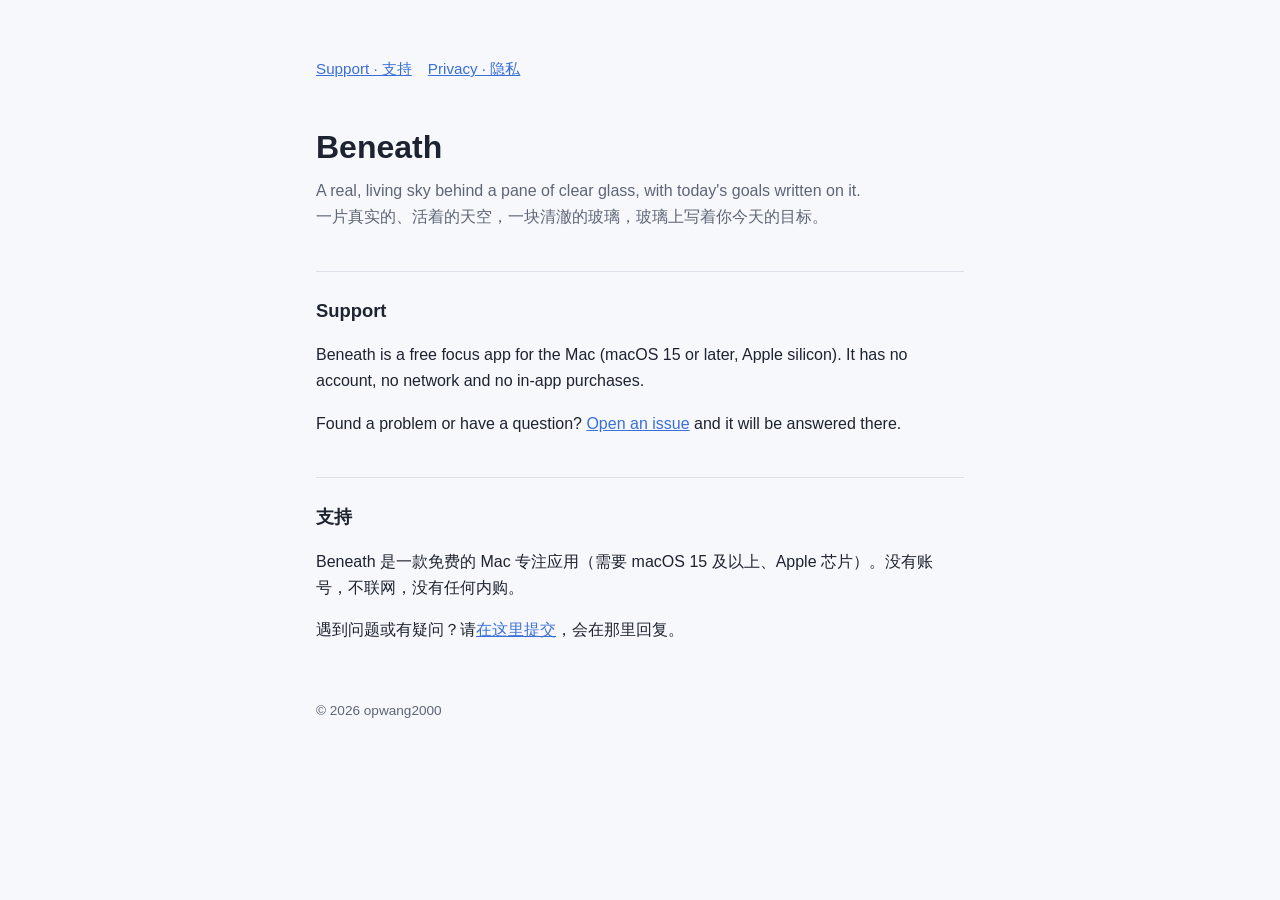
==== index.html @ a759ee16 "Support and privacy policy pages Co-Authored-By: Claude Opus 5.5 <noreply@anthropic.com> Claude-Sess" ====
<!doctype html>
<html lang="en">
<head>
<meta charset="utf-8">
<meta name="viewport" content="width=device-width, initial-scale=1">
<title>Beneath</title>
<link rel="stylesheet" href="style.css">
</head>
<body>
<main>
<nav><a href="./">Support · 支持</a><a href="privacy.html">Privacy · 隐私</a></nav>

<h1>Beneath</h1>
<p class="sub">A real, living sky behind a pane of clear glass, with today's goals written on it.<br>一片真实的、活着的天空，一块清澈的玻璃，玻璃上写着你今天的目标。</p>

<h2>Support</h2>
<p>Beneath is a free focus app for the Mac (macOS 15 or later, Apple silicon). It has no account, no network and no in-app purchases.</p>
<p>Found a problem or have a question? <a href="https://github.com/opwang2000/beneath-app/issues/new">Open an issue</a> and it will be answered there.</p>

<h2>支持</h2>
<p>Beneath 是一款免费的 Mac 专注应用（需要 macOS 15 及以上、Apple 芯片）。没有账号，不联网，没有任何内购。</p>
<p>遇到问题或有疑问？请<a href="https://github.com/opwang2000/beneath-app/issues/new">在这里提交</a>，会在那里回复。</p>

<footer>© 2026 opwang2000</footer>
</main>
</body>
</html>
---- style.css ----
:root{--bg:#f7f8fb;--fg:#1d2330;--muted:#5d6577;--line:#dde1ea;--accent:#3a6fd8}
@media (prefers-color-scheme:dark){:root{--bg:#0e1320;--fg:#e8ebf2;--muted:#9aa3b5;--line:#252c3d;--accent:#8fb0ff}}
*{box-sizing:border-box}
body{margin:0;background:var(--bg);color:var(--fg);font:16px/1.65 -apple-system,BlinkMacSystemFont,"PingFang SC","Hiragino Sans GB",sans-serif}
main{max-width:680px;margin:0 auto;padding:56px 16px 80px}
h1{font-size:2rem;margin:0 0 4px}
h2{font-size:1.15rem;margin:40px 0 8px;padding-top:24px;border-top:1px solid var(--line)}
p,li{color:var(--fg)}
.sub{color:var(--muted);margin:0 0 24px}
a{color:var(--accent)}
nav{display:flex;gap:16px;margin-bottom:40px;font-size:.95rem}
footer{margin-top:56px;color:var(--muted);font-size:.85rem}
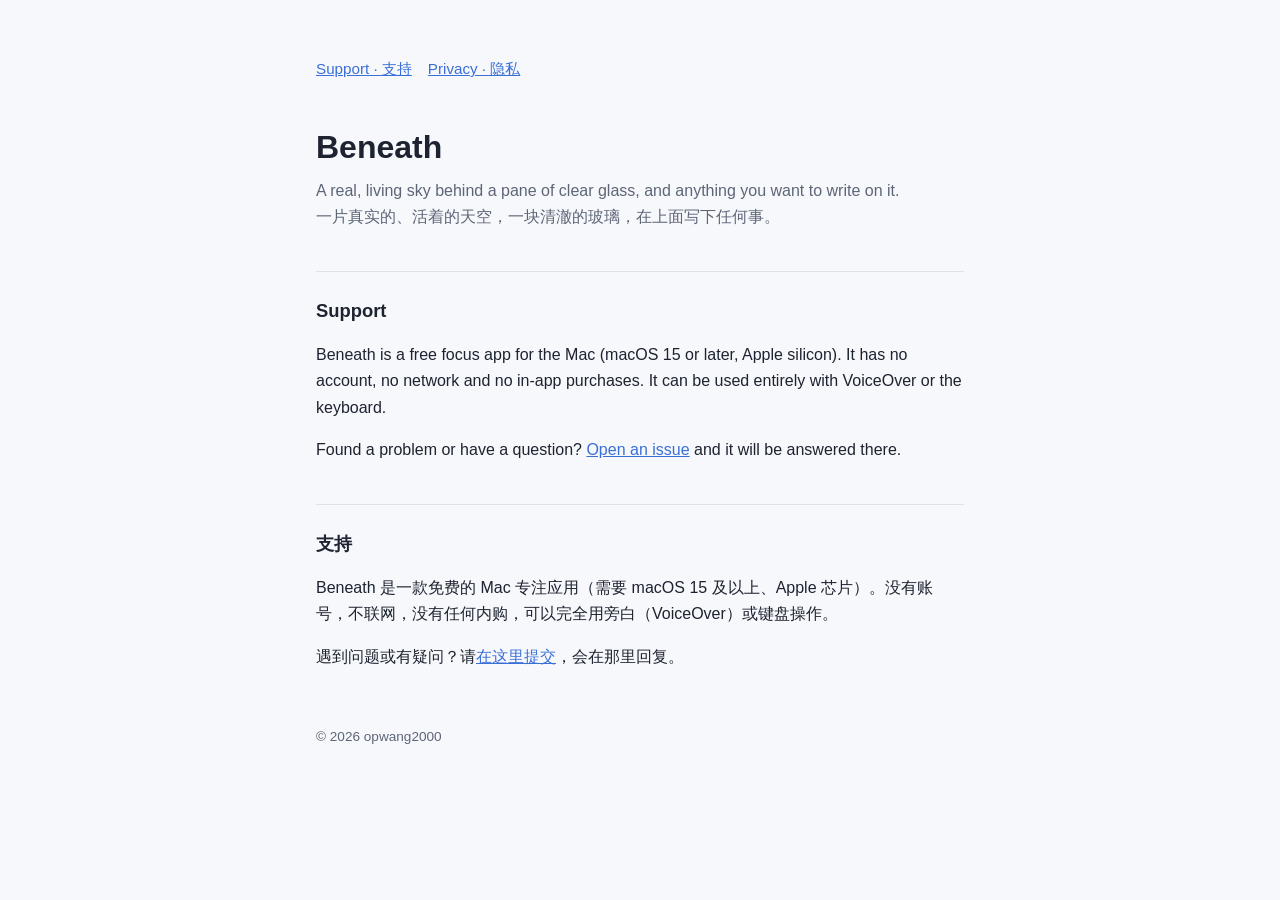
==== commit a2fac70f: "Support: anything written on the glass, VoiceOver and the keyboard; Privacy: Text Mode's files, and " ====
--- a/index.html
+++ b/index.html
@@ -11,14 +11,14 @@
 <nav><a href="./">Support · 支持</a><a href="privacy.html">Privacy · 隐私</a></nav>
 
 <h1>Beneath</h1>
-<p class="sub">A real, living sky behind a pane of clear glass, with today's goals written on it.<br>一片真实的、活着的天空，一块清澈的玻璃，玻璃上写着你今天的目标。</p>
+<p class="sub">A real, living sky behind a pane of clear glass, and anything you want to write on it.<br>一片真实的、活着的天空，一块清澈的玻璃，在上面写下任何事。</p>
 
 <h2>Support</h2>
-<p>Beneath is a free focus app for the Mac (macOS 15 or later, Apple silicon). It has no account, no network and no in-app purchases.</p>
+<p>Beneath is a free focus app for the Mac (macOS 15 or later, Apple silicon). It has no account, no network and no in-app purchases. It can be used entirely with VoiceOver or the keyboard.</p>
 <p>Found a problem or have a question? <a href="https://github.com/opwang2000/beneath-app/issues/new">Open an issue</a> and it will be answered there.</p>
 
 <h2>支持</h2>
-<p>Beneath 是一款免费的 Mac 专注应用（需要 macOS 15 及以上、Apple 芯片）。没有账号，不联网，没有任何内购。</p>
+<p>Beneath 是一款免费的 Mac 专注应用（需要 macOS 15 及以上、Apple 芯片）。没有账号，不联网，没有任何内购，可以完全用旁白（VoiceOver）或键盘操作。</p>
 <p>遇到问题或有疑问？请<a href="https://github.com/opwang2000/beneath-app/issues/new">在这里提交</a>，会在那里回复。</p>
 
 <footer>© 2026 opwang2000</footer>
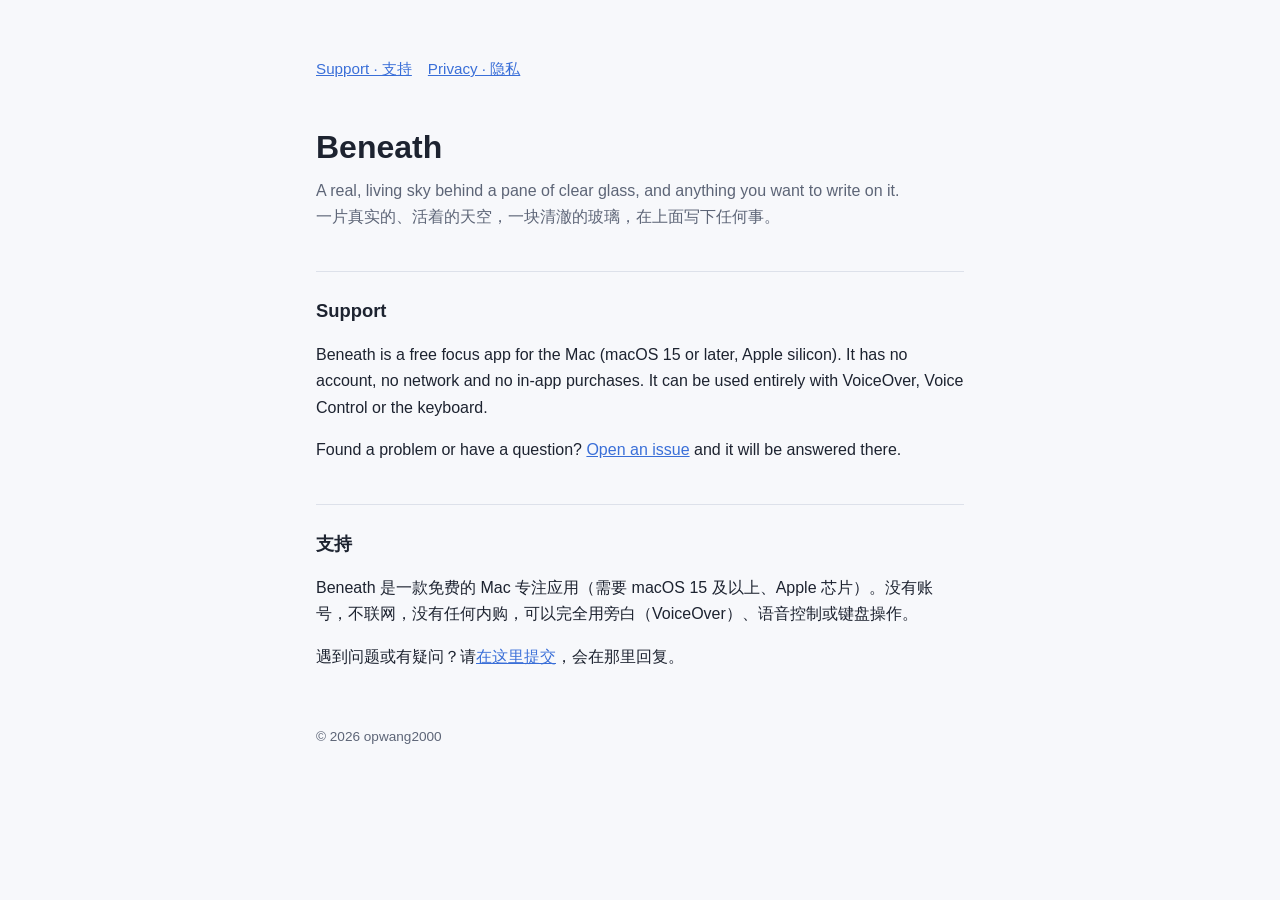
==== commit d164969e: "Support: Voice Control too Co-Authored-By: Claude Opus 5.5 <noreply@anthropic.com>" ====
--- a/index.html
+++ b/index.html
@@ -14,11 +14,11 @@
 <p class="sub">A real, living sky behind a pane of clear glass, and anything you want to write on it.<br>一片真实的、活着的天空，一块清澈的玻璃，在上面写下任何事。</p>
 
 <h2>Support</h2>
-<p>Beneath is a free focus app for the Mac (macOS 15 or later, Apple silicon). It has no account, no network and no in-app purchases. It can be used entirely with VoiceOver or the keyboard.</p>
+<p>Beneath is a free focus app for the Mac (macOS 15 or later, Apple silicon). It has no account, no network and no in-app purchases. It can be used entirely with VoiceOver, Voice Control or the keyboard.</p>
 <p>Found a problem or have a question? <a href="https://github.com/opwang2000/beneath-app/issues/new">Open an issue</a> and it will be answered there.</p>
 
 <h2>支持</h2>
-<p>Beneath 是一款免费的 Mac 专注应用（需要 macOS 15 及以上、Apple 芯片）。没有账号，不联网，没有任何内购，可以完全用旁白（VoiceOver）或键盘操作。</p>
+<p>Beneath 是一款免费的 Mac 专注应用（需要 macOS 15 及以上、Apple 芯片）。没有账号，不联网，没有任何内购，可以完全用旁白（VoiceOver）、语音控制或键盘操作。</p>
 <p>遇到问题或有疑问？请<a href="https://github.com/opwang2000/beneath-app/issues/new">在这里提交</a>，会在那里回复。</p>
 
 <footer>© 2026 opwang2000</footer>
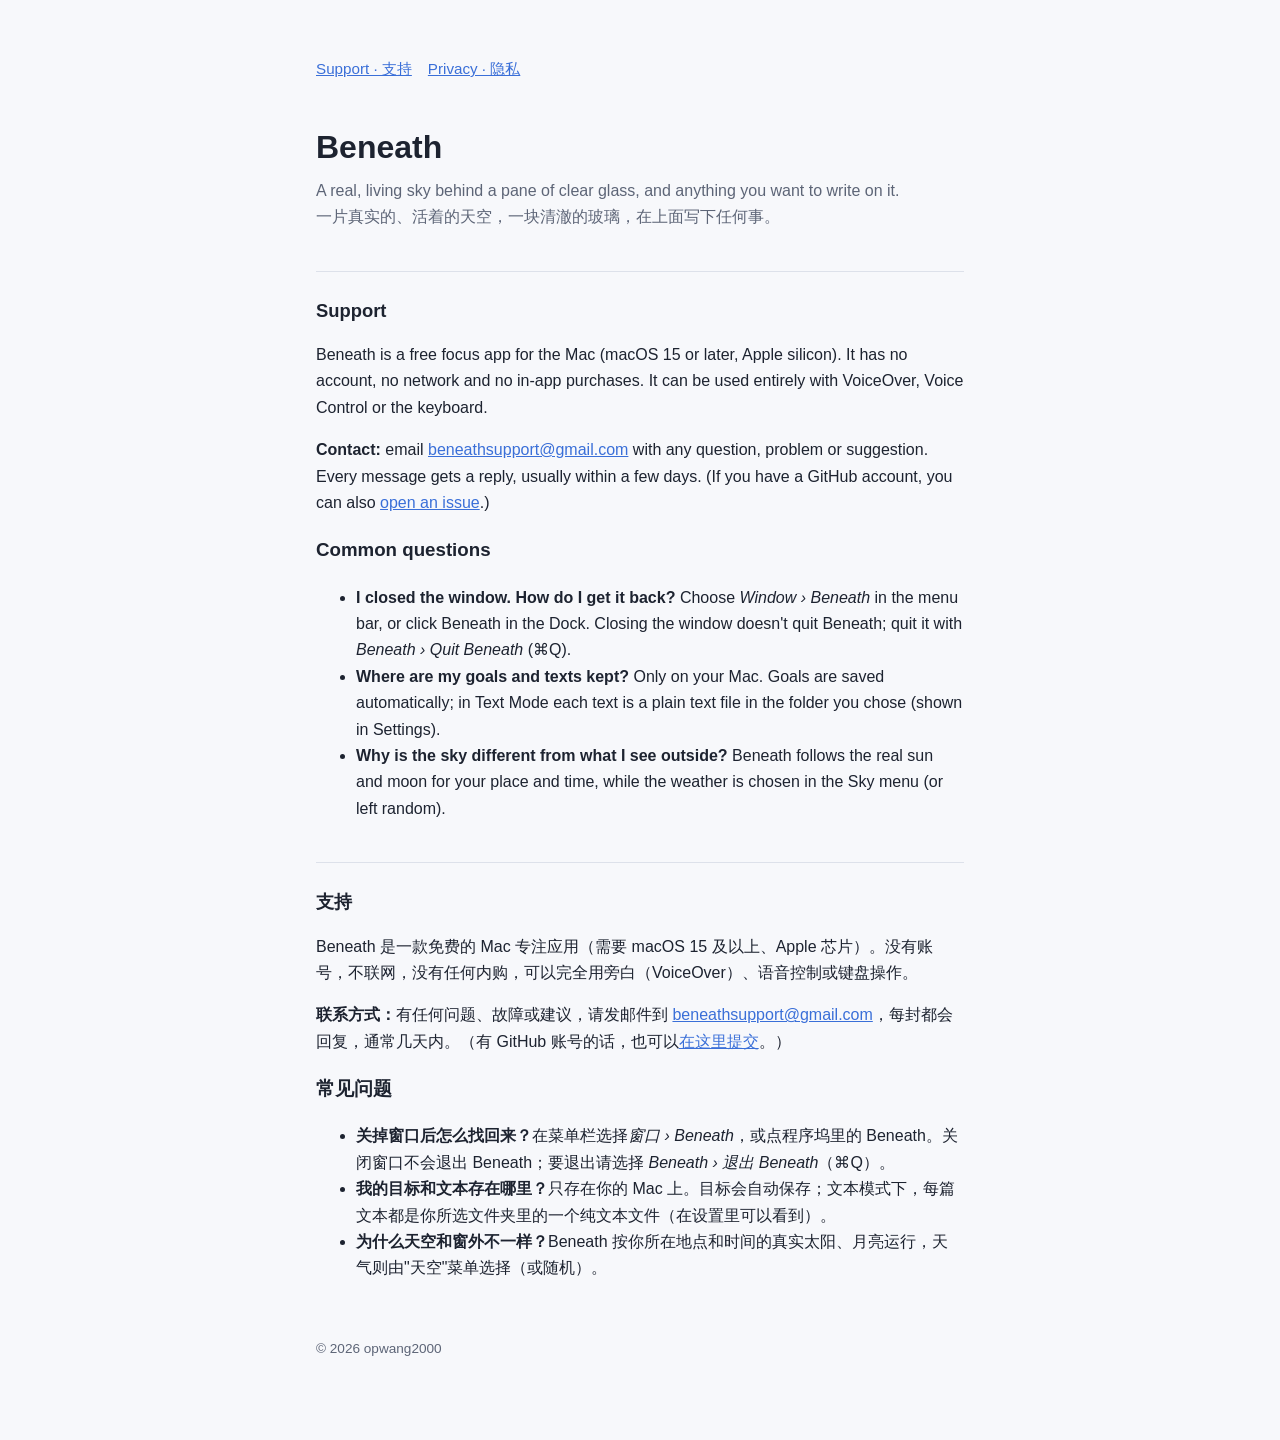
==== commit 3a6baa4c: "Support: a contact email, and answers to common questions Co-Authored-By: Claude Opus 5.5 <noreply@a" ====
--- a/index.html
+++ b/index.html
@@ -15,11 +15,25 @@
 
 <h2>Support</h2>
 <p>Beneath is a free focus app for the Mac (macOS 15 or later, Apple silicon). It has no account, no network and no in-app purchases. It can be used entirely with VoiceOver, Voice Control or the keyboard.</p>
-<p>Found a problem or have a question? <a href="https://github.com/opwang2000/beneath-app/issues/new">Open an issue</a> and it will be answered there.</p>
+<p><strong>Contact:</strong> email <a href="mailto:beneathsupport@gmail.com">beneathsupport@gmail.com</a> with any question, problem or suggestion. Every message gets a reply, usually within a few days. (If you have a GitHub account, you can also <a href="https://github.com/opwang2000/beneath-app/issues/new">open an issue</a>.)</p>
+
+<h3>Common questions</h3>
+<ul>
+<li><strong>I closed the window. How do I get it back?</strong> Choose <em>Window › Beneath</em> in the menu bar, or click Beneath in the Dock. Closing the window doesn't quit Beneath; quit it with <em>Beneath › Quit Beneath</em> (⌘Q).</li>
+<li><strong>Where are my goals and texts kept?</strong> Only on your Mac. Goals are saved automatically; in Text Mode each text is a plain text file in the folder you chose (shown in Settings).</li>
+<li><strong>Why is the sky different from what I see outside?</strong> Beneath follows the real sun and moon for your place and time, while the weather is chosen in the Sky menu (or left random).</li>
+</ul>
 
 <h2>支持</h2>
 <p>Beneath 是一款免费的 Mac 专注应用（需要 macOS 15 及以上、Apple 芯片）。没有账号，不联网，没有任何内购，可以完全用旁白（VoiceOver）、语音控制或键盘操作。</p>
-<p>遇到问题或有疑问？请<a href="https://github.com/opwang2000/beneath-app/issues/new">在这里提交</a>，会在那里回复。</p>
+<p><strong>联系方式：</strong>有任何问题、故障或建议，请发邮件到 <a href="mailto:beneathsupport@gmail.com">beneathsupport@gmail.com</a>，每封都会回复，通常几天内。（有 GitHub 账号的话，也可以<a href="https://github.com/opwang2000/beneath-app/issues/new">在这里提交</a>。）</p>
+
+<h3>常见问题</h3>
+<ul>
+<li><strong>关掉窗口后怎么找回来？</strong>在菜单栏选择<em>窗口 › Beneath</em>，或点程序坞里的 Beneath。关闭窗口不会退出 Beneath；要退出请选择 <em>Beneath › 退出 Beneath</em>（⌘Q）。</li>
+<li><strong>我的目标和文本存在哪里？</strong>只存在你的 Mac 上。目标会自动保存；文本模式下，每篇文本都是你所选文件夹里的一个纯文本文件（在设置里可以看到）。</li>
+<li><strong>为什么天空和窗外不一样？</strong>Beneath 按你所在地点和时间的真实太阳、月亮运行，天气则由"天空"菜单选择（或随机）。</li>
+</ul>
 
 <footer>© 2026 opwang2000</footer>
 </main>
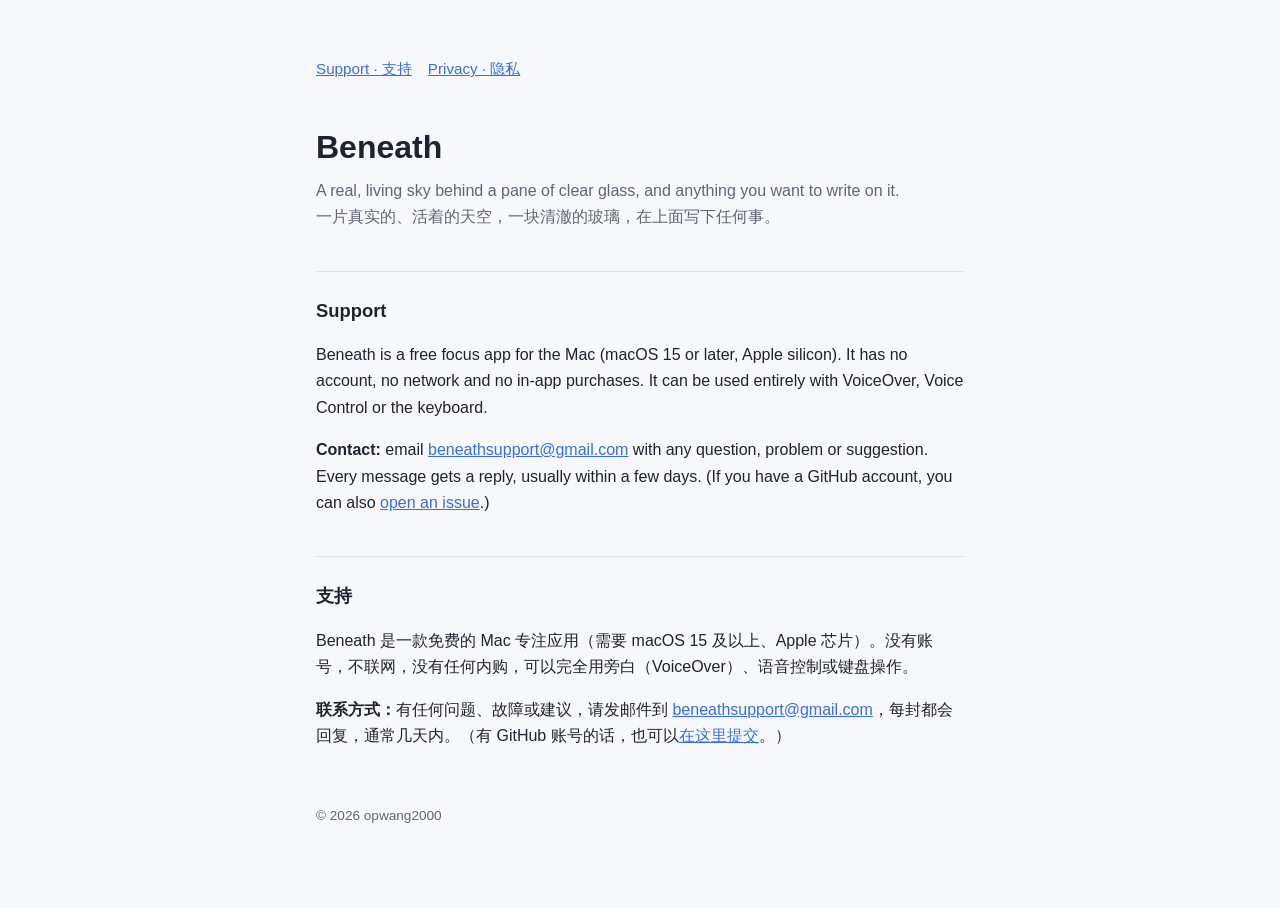
==== commit 85a8deda: "Support: just the contact email (no FAQ) Co-Authored-By: Claude Opus 5.5 <noreply@anthropic.com>" ====
--- a/index.html
+++ b/index.html
@@ -17,23 +17,9 @@
 <p>Beneath is a free focus app for the Mac (macOS 15 or later, Apple silicon). It has no account, no network and no in-app purchases. It can be used entirely with VoiceOver, Voice Control or the keyboard.</p>
 <p><strong>Contact:</strong> email <a href="mailto:beneathsupport@gmail.com">beneathsupport@gmail.com</a> with any question, problem or suggestion. Every message gets a reply, usually within a few days. (If you have a GitHub account, you can also <a href="https://github.com/opwang2000/beneath-app/issues/new">open an issue</a>.)</p>
 
-<h3>Common questions</h3>
-<ul>
-<li><strong>I closed the window. How do I get it back?</strong> Choose <em>Window › Beneath</em> in the menu bar, or click Beneath in the Dock. Closing the window doesn't quit Beneath; quit it with <em>Beneath › Quit Beneath</em> (⌘Q).</li>
-<li><strong>Where are my goals and texts kept?</strong> Only on your Mac. Goals are saved automatically; in Text Mode each text is a plain text file in the folder you chose (shown in Settings).</li>
-<li><strong>Why is the sky different from what I see outside?</strong> Beneath follows the real sun and moon for your place and time, while the weather is chosen in the Sky menu (or left random).</li>
-</ul>
-
 <h2>支持</h2>
 <p>Beneath 是一款免费的 Mac 专注应用（需要 macOS 15 及以上、Apple 芯片）。没有账号，不联网，没有任何内购，可以完全用旁白（VoiceOver）、语音控制或键盘操作。</p>
 <p><strong>联系方式：</strong>有任何问题、故障或建议，请发邮件到 <a href="mailto:beneathsupport@gmail.com">beneathsupport@gmail.com</a>，每封都会回复，通常几天内。（有 GitHub 账号的话，也可以<a href="https://github.com/opwang2000/beneath-app/issues/new">在这里提交</a>。）</p>
-
-<h3>常见问题</h3>
-<ul>
-<li><strong>关掉窗口后怎么找回来？</strong>在菜单栏选择<em>窗口 › Beneath</em>，或点程序坞里的 Beneath。关闭窗口不会退出 Beneath；要退出请选择 <em>Beneath › 退出 Beneath</em>（⌘Q）。</li>
-<li><strong>我的目标和文本存在哪里？</strong>只存在你的 Mac 上。目标会自动保存；文本模式下，每篇文本都是你所选文件夹里的一个纯文本文件（在设置里可以看到）。</li>
-<li><strong>为什么天空和窗外不一样？</strong>Beneath 按你所在地点和时间的真实太阳、月亮运行，天气则由"天空"菜单选择（或随机）。</li>
-</ul>
 
 <footer>© 2026 opwang2000</footer>
 </main>
